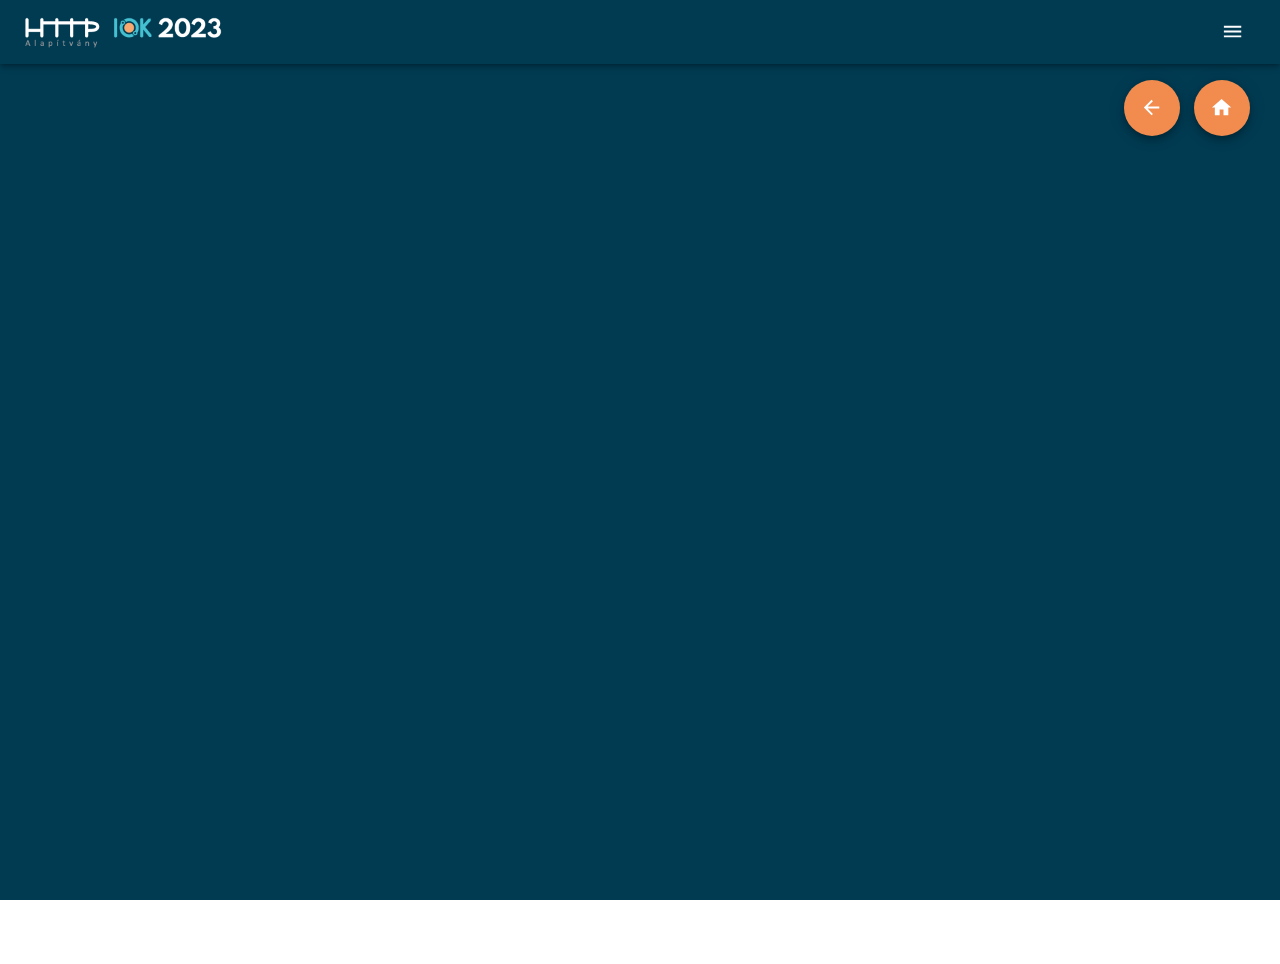
==== index.html @ 49f89da9 "Updates" ====
<!doctype html><html lang="en"><head><meta charset="utf-8"/><link rel="icon" href="/favicon.png"/><meta name="viewport" content="width=device-width,initial-scale=1"/><meta name="theme-color" content="#000000"/><meta name="description" content="Web site created using create-react-app"/><link rel="manifest" href="/manifest.json"/><link rel="stylesheet" href="https://fonts.googleapis.com/css?family=Roboto:300,400,500,700&display=swap"/><title>IOK 2023</title><script defer="defer" src="/static/js/main.2d3a8385.js"></script><link href="/static/css/main.21e2f3c6.css" rel="stylesheet"></head><body><noscript>You need to enable JavaScript to run this app.</noscript><div id="root"></div></body></html>
---- static/css/main.21e2f3c6.css ----
@import url(https://fonts.googleapis.com/css2?family=Spartan:wght@100;200;300;400;500;600;700;800;900&display=swap);body,html{margin:0!important;overflow-y:hidden;padding:0!important}#root,body,html{height:100%}*{box-sizing:border-box;font-family:Spartan,sans-serif;letter-spacing:normal;line-height:1.5}a{color:inherit;text-decoration:none}p a,p a:hover{color:#00a0e9}p a:hover{text-decoration:underline}.MuiTabs-indicator{border-top-left-radius:4px;border-top-right-radius:4px;height:4px!important}code{background-color:#353535;display:block;font-family:monospace;font-size:.75rem;padding:7px}.wxc-meeting-info__title{display:none}.wxc-meeting-info:after{display:inline;font-size:2rem}.wxc-button--join .wxc-meeting-control__button-text{display:none}.MuiChip-root .MuiChip-label{font-size:.8rem;font-weight:600;-webkit-transform:translateY(3px);transform:translateY(3px)}.MuiTooltip-popper .MuiTooltip-tooltip{font-size:.75rem;line-height:1;padding:8px 8px 5px}.MuiTabs-root .MuiTab-root{font-size:.9rem;font-weight:600;text-transform:none}.MuiTabs-root .MuiTab-root.Mui-selected{font-weight:700}.MuiButton-root{text-transform:none!important}.MuiFormControlLabel-label{-webkit-transform:translateY(2px);transform:translateY(2px)}.MuiTextField-root input{font-size:1rem;-webkit-transform:translateY(4px);transform:translateY(4px)}.embed-video,.embed-video .embed-video-inner{height:100%;width:100%}
/*# sourceMappingURL=main.21e2f3c6.css.map*/
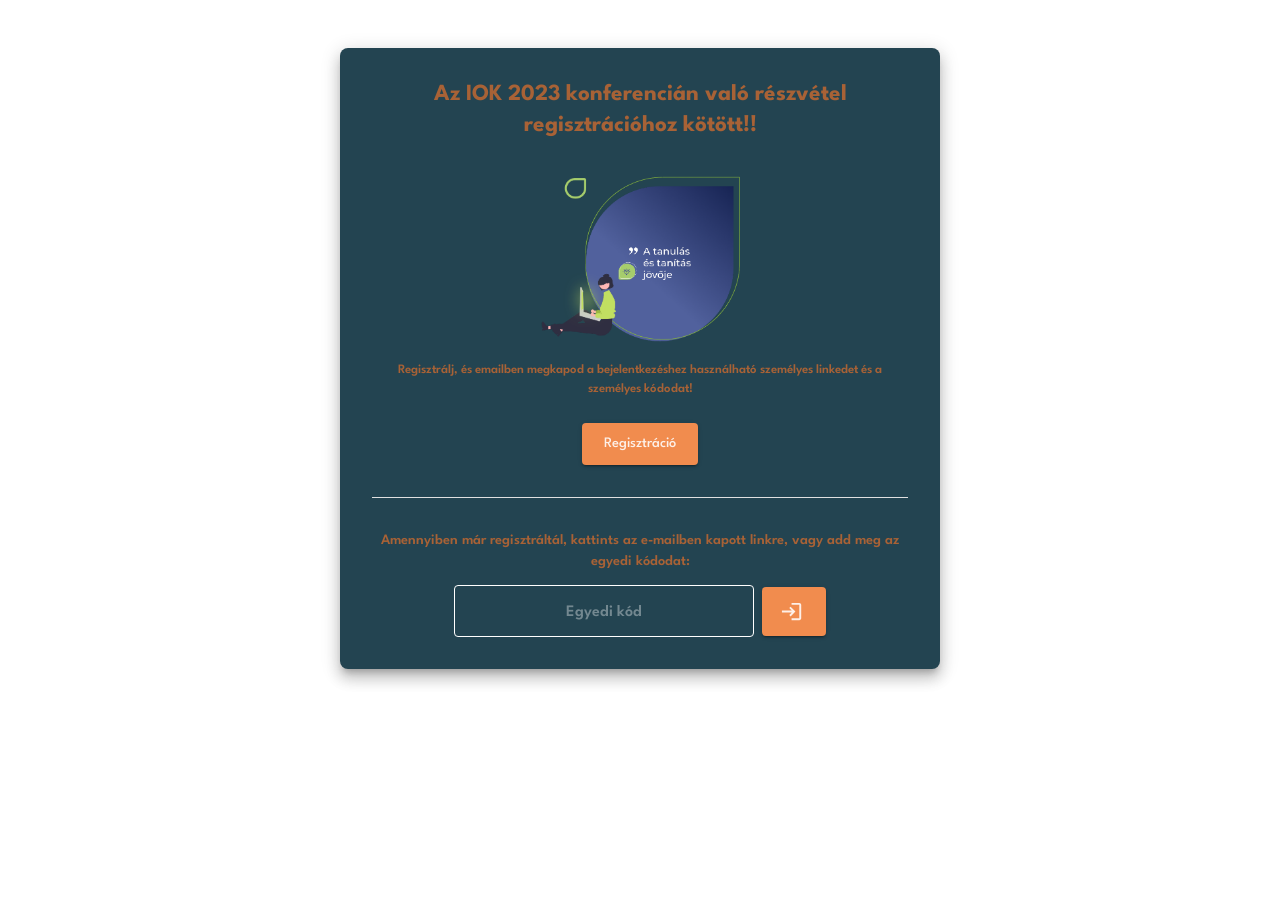
==== commit a66310ce: "Updates" ====
--- a/index.html
+++ b/index.html
@@ -1 +1 @@
-<!doctype html><html lang="en"><head><meta charset="utf-8"/><link rel="icon" href="/favicon.png"/><meta name="viewport" content="width=device-width,initial-scale=1"/><meta name="theme-color" content="#000000"/><meta name="description" content="Web site created using create-react-app"/><link rel="manifest" href="/manifest.json"/><link rel="stylesheet" href="https://fonts.googleapis.com/css?family=Roboto:300,400,500,700&display=swap"/><title>IOK 2023</title><script defer="defer" src="/static/js/main.2d3a8385.js"></script><link href="/static/css/main.21e2f3c6.css" rel="stylesheet"></head><body><noscript>You need to enable JavaScript to run this app.</noscript><div id="root"></div></body></html>+<!doctype html><html lang="en"><head><meta charset="utf-8"/><link rel="icon" href="/favicon.png"/><meta name="viewport" content="width=device-width,initial-scale=1"/><meta name="theme-color" content="#000000"/><meta name="description" content="Web site created using create-react-app"/><link rel="manifest" href="/manifest.json"/><link rel="stylesheet" href="https://fonts.googleapis.com/css?family=Roboto:300,400,500,700&display=swap"/><title>IOK 2023</title><script defer="defer" src="/static/js/main.4f17ed0c.js"></script><link href="/static/css/main.21e2f3c6.css" rel="stylesheet"></head><body><noscript>You need to enable JavaScript to run this app.</noscript><div id="root"></div></body></html>
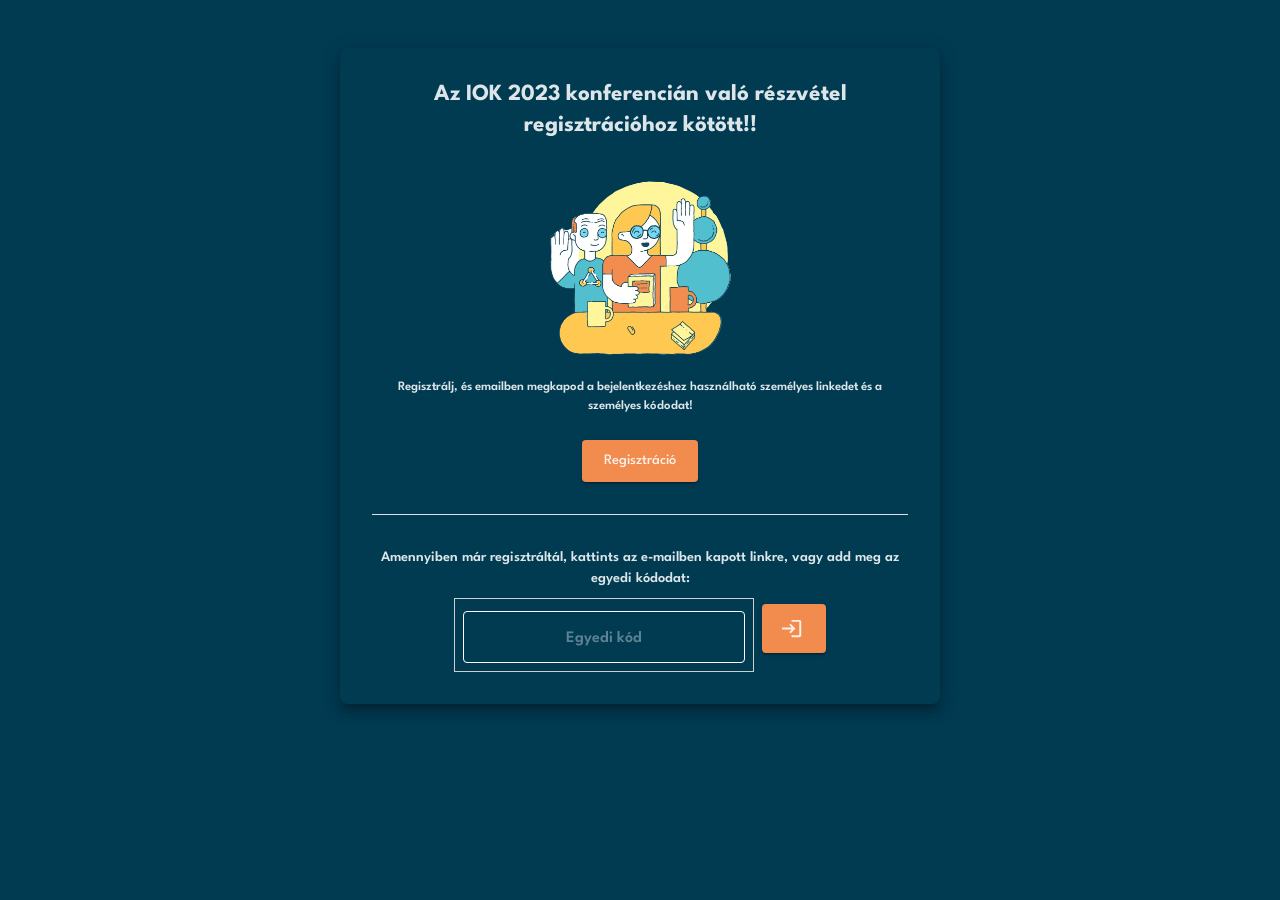
==== commit c4e6b7b8: "Updates" ====
--- a/index.html
+++ b/index.html
@@ -1 +1 @@
-<!doctype html><html lang="en"><head><meta charset="utf-8"/><link rel="icon" href="/favicon.png"/><meta name="viewport" content="width=device-width,initial-scale=1"/><meta name="theme-color" content="#000000"/><meta name="description" content="Web site created using create-react-app"/><link rel="manifest" href="/manifest.json"/><link rel="stylesheet" href="https://fonts.googleapis.com/css?family=Roboto:300,400,500,700&display=swap"/><title>IOK 2023</title><script defer="defer" src="/static/js/main.4f17ed0c.js"></script><link href="/static/css/main.21e2f3c6.css" rel="stylesheet"></head><body><noscript>You need to enable JavaScript to run this app.</noscript><div id="root"></div></body></html>+<!doctype html><html lang="en"><head><meta charset="utf-8"/><link rel="icon" href="/favicon.png"/><meta name="viewport" content="width=device-width,initial-scale=1"/><meta name="theme-color" content="#000000"/><meta name="description" content="Web site created using create-react-app"/><link rel="manifest" href="/manifest.json"/><link rel="stylesheet" href="https://fonts.googleapis.com/css?family=Roboto:300,400,500,700&display=swap"/><title>IOK 2023</title><script defer="defer" src="/static/js/main.d0958ffa.js"></script><link href="/static/css/main.21e2f3c6.css" rel="stylesheet"></head><body><noscript>You need to enable JavaScript to run this app.</noscript><div id="root"></div></body></html>
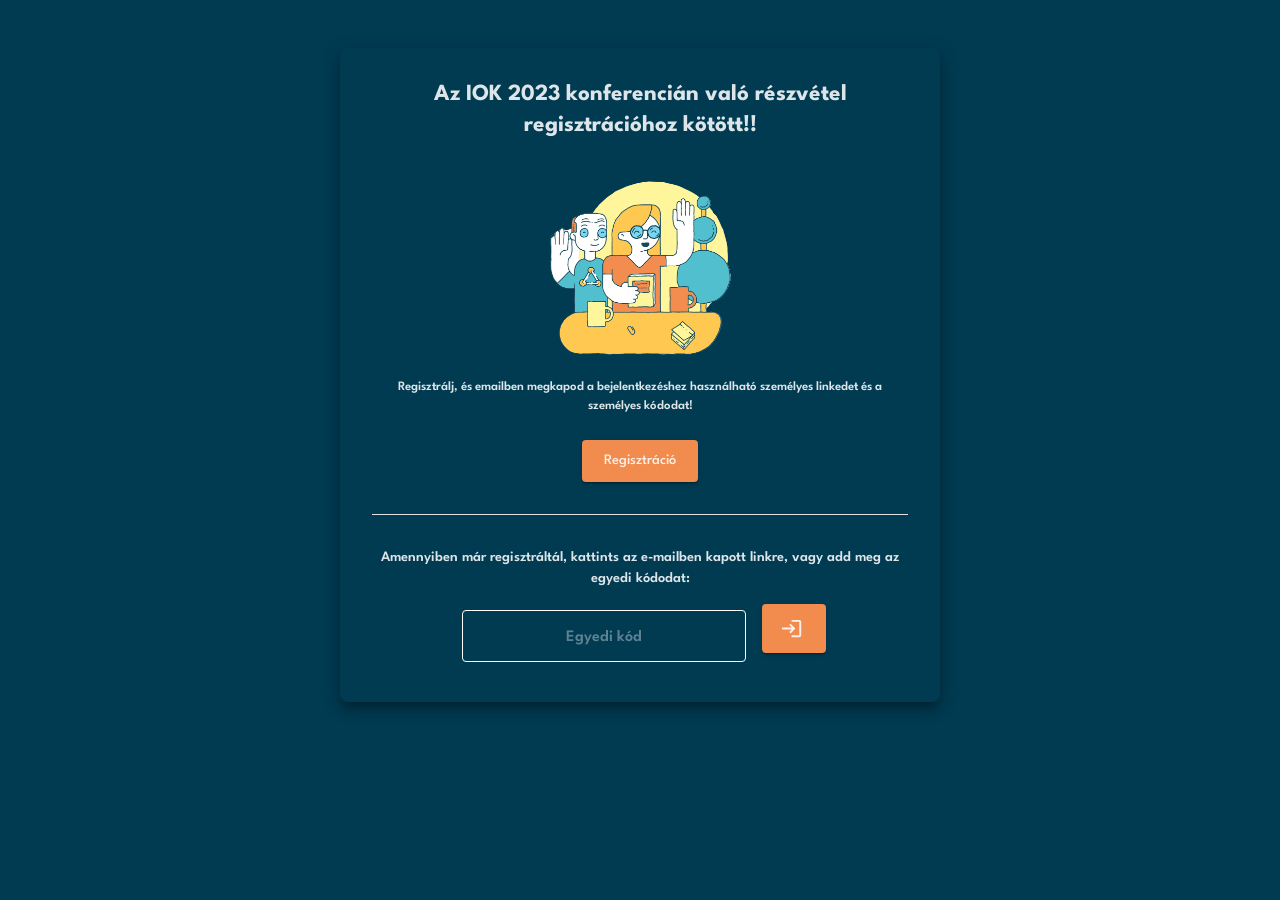
==== commit b6a78e5e: "Updates" ====
--- a/index.html
+++ b/index.html
@@ -1 +1 @@
-<!doctype html><html lang="en"><head><meta charset="utf-8"/><link rel="icon" href="/favicon.png"/><meta name="viewport" content="width=device-width,initial-scale=1"/><meta name="theme-color" content="#000000"/><meta name="description" content="Web site created using create-react-app"/><link rel="manifest" href="/manifest.json"/><link rel="stylesheet" href="https://fonts.googleapis.com/css?family=Roboto:300,400,500,700&display=swap"/><title>IOK 2023</title><script defer="defer" src="/static/js/main.d0958ffa.js"></script><link href="/static/css/main.21e2f3c6.css" rel="stylesheet"></head><body><noscript>You need to enable JavaScript to run this app.</noscript><div id="root"></div></body></html>+<!doctype html><html lang="en"><head><meta charset="utf-8"/><link rel="icon" href="/favicon.png"/><meta name="viewport" content="width=device-width,initial-scale=1"/><meta name="theme-color" content="#000000"/><meta name="description" content="Web site created using create-react-app"/><link rel="manifest" href="/manifest.json"/><link rel="stylesheet" href="https://fonts.googleapis.com/css?family=Roboto:300,400,500,700&display=swap"/><title>IOK 2023</title><script defer="defer" src="/static/js/main.ed3539e5.js"></script><link href="/static/css/main.21e2f3c6.css" rel="stylesheet"></head><body><noscript>You need to enable JavaScript to run this app.</noscript><div id="root"></div></body></html>
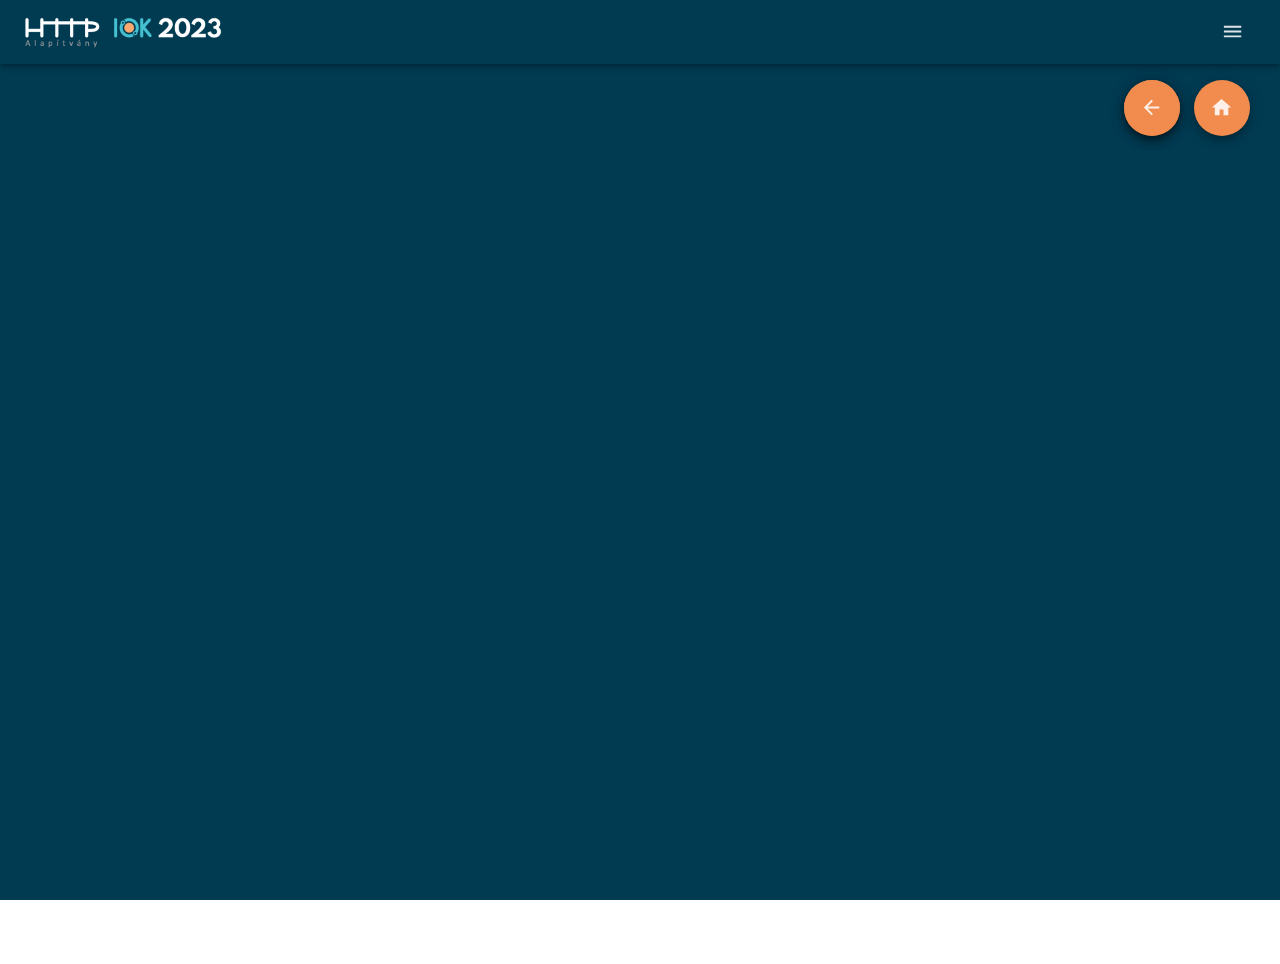
==== commit 3b73be2b: "Updates" ====
--- a/index.html
+++ b/index.html
@@ -1 +1 @@
-<!doctype html><html lang="en"><head><meta charset="utf-8"/><link rel="icon" href="/favicon.png"/><meta name="viewport" content="width=device-width,initial-scale=1"/><meta name="theme-color" content="#000000"/><meta name="description" content="Web site created using create-react-app"/><link rel="manifest" href="/manifest.json"/><link rel="stylesheet" href="https://fonts.googleapis.com/css?family=Roboto:300,400,500,700&display=swap"/><title>IOK 2023</title><script defer="defer" src="/static/js/main.ed3539e5.js"></script><link href="/static/css/main.21e2f3c6.css" rel="stylesheet"></head><body><noscript>You need to enable JavaScript to run this app.</noscript><div id="root"></div></body></html>+<!doctype html><html lang="en"><head><meta charset="utf-8"/><link rel="icon" href="/favicon.png"/><meta name="viewport" content="width=device-width,initial-scale=1"/><meta name="theme-color" content="#000000"/><meta name="description" content="Web site created using create-react-app"/><link rel="manifest" href="/manifest.json"/><link rel="stylesheet" href="https://fonts.googleapis.com/css?family=Roboto:300,400,500,700&display=swap"/><title>Informatikai Oktatási Konferencia</title><script defer="defer" src="/static/js/main.da465019.js"></script><link href="/static/css/main.21e2f3c6.css" rel="stylesheet"></head><body><noscript>You need to enable JavaScript to run this app.</noscript><div id="root"></div></body></html>
